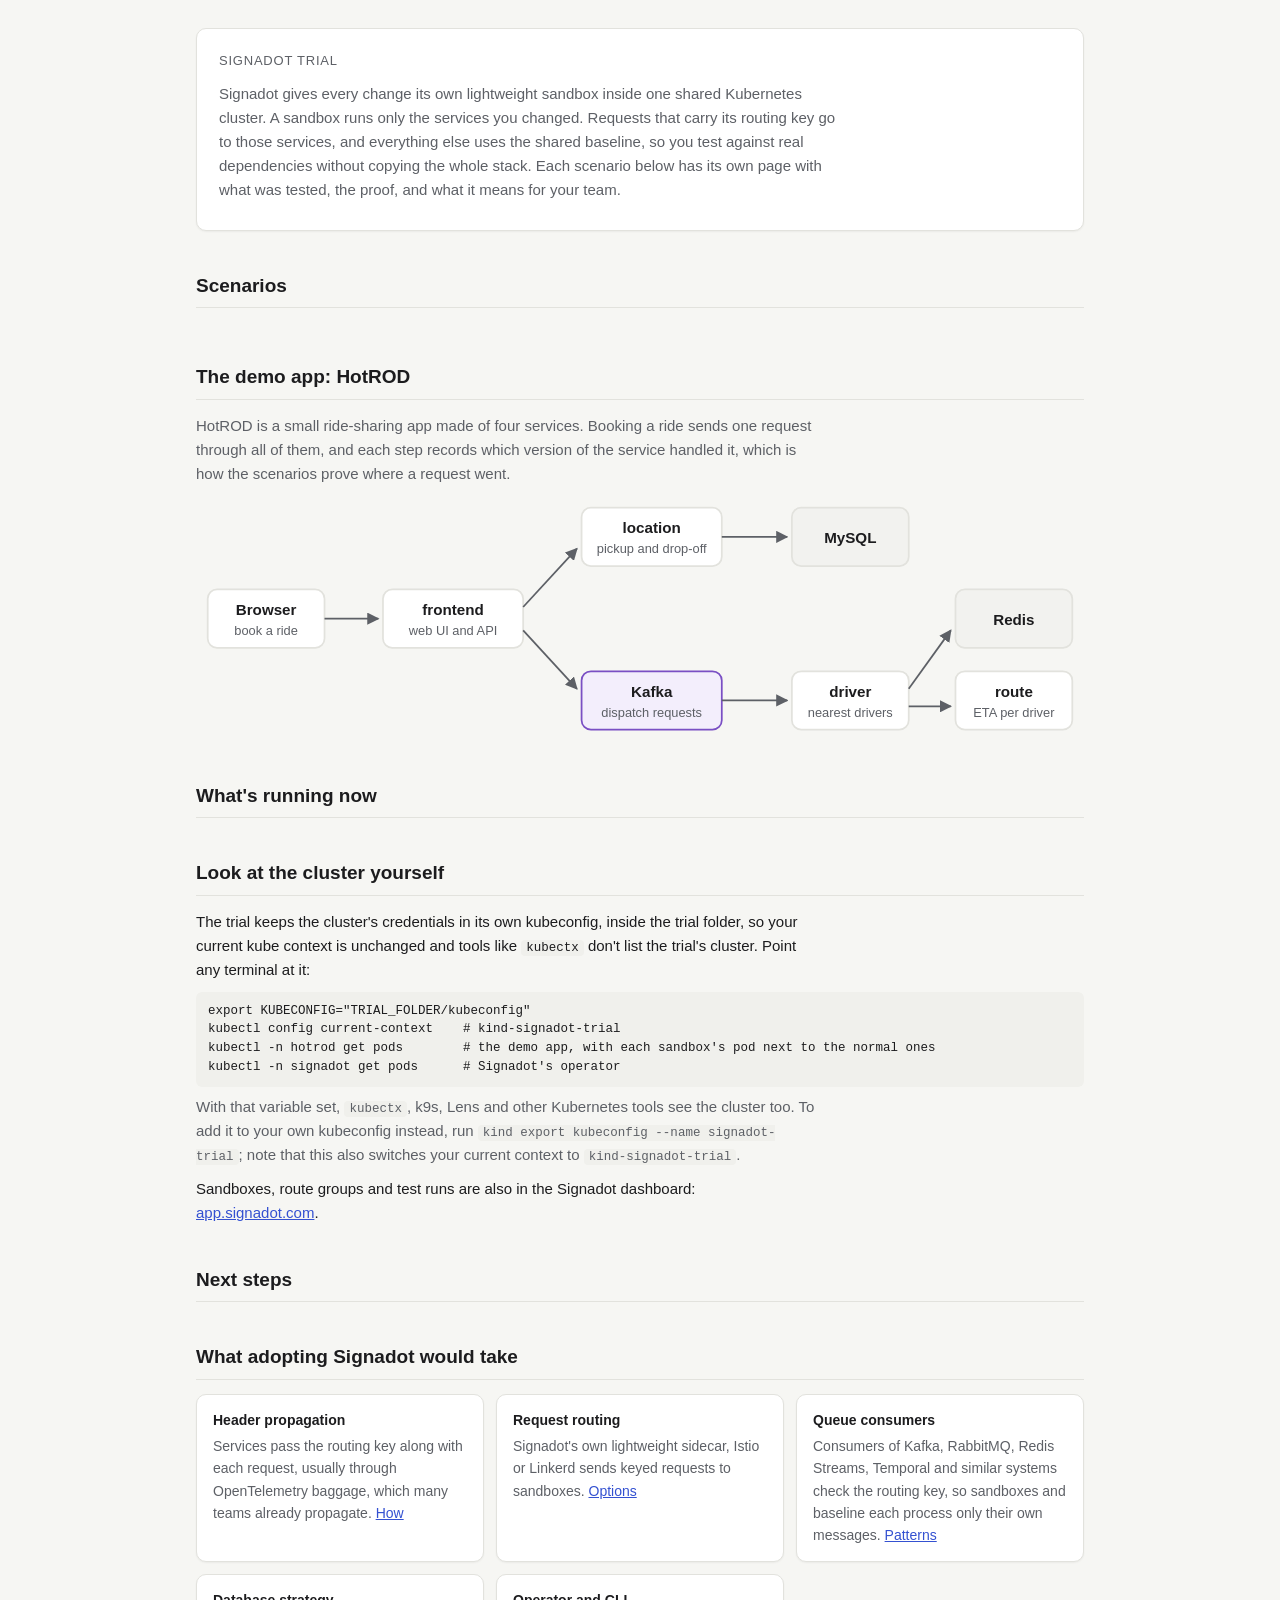
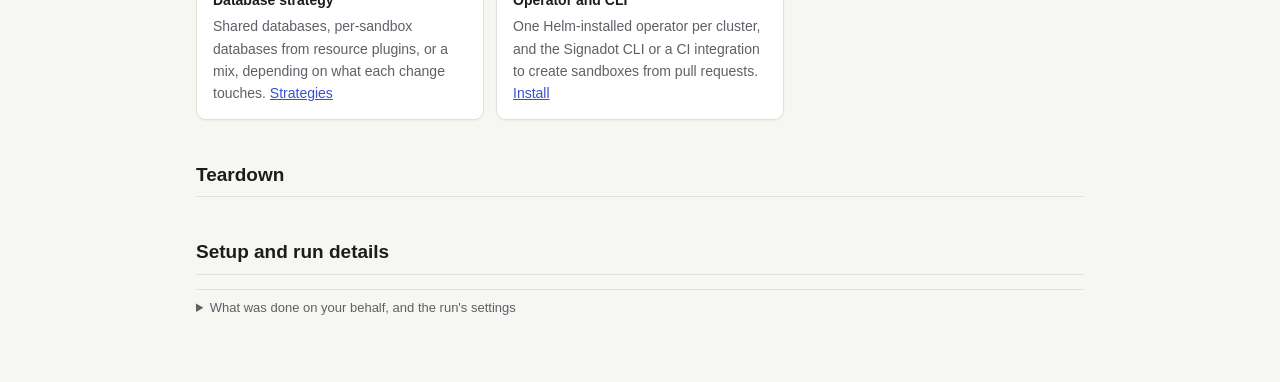
==== skills/signadot-trial/assets/report/index.html @ 96bbd939 "feat(signadot-trial): one scenario at a time, with a detailed page for each After setup, the trial r" ====
<!doctype html>
<html lang="en">
<head>
<meta charset="utf-8">
<meta name="viewport" content="width=device-width, initial-scale=1">
<title>Your Signadot trial</title>
<!--
  The overview page: links to one page per scenario (see references/finish/report.md). Rebuild it from this
  template after each scenario, so it's always current.
  - Replace TRIAL_FOLDER with the trial folder's full path. If the trial used an existing local cluster, name its
    context in that section and drop the sentence about kind.
  - Each slot is one comment that starts with FILL and a name, holding example markup. Replace the whole comment with
    real content in the same shape.
  - Copy the ROW block once per chosen scenario, in run order, and the NOT-PICKED block once per menu item the user
    didn't choose.
  - Escape <, > and & in anything copied from command output. No scripts, no external requests.
-->
<link rel="stylesheet" href="report.css">
</head>
<body>
<div class="wrap">
<header class="hero">
<p class="eyebrow">Signadot trial</p>
<h1><!-- FILL:title e.g. Your Signadot trial: 3 scenarios proven, 1 to go --></h1>
<!-- FILL:summary
  <p class="meta"><span class="pill passed">3 passed</span><span class="pill next">1 to go</span>
  <span>· org ORG · cluster CLUSTER · DATE</span></p>
-->
<p class="intro">Signadot gives every change its own lightweight sandbox inside one shared Kubernetes cluster. A
sandbox runs only the services you changed. Requests that carry its routing key go to those services, and everything
else uses the shared baseline, so you test against real dependencies without copying the whole stack. Each scenario
below has its own page with what was tested, the proof, and what it means for your team.</p>
</header>
<main>

<section id="scenarios">
<h2>Scenarios</h2>
<div class="scenarios">
<!-- FILL:scenarios  (one ROW per chosen scenario, in run order; then one NOT-PICKED per menu item not chosen) -->

<!-- ROW
<article class="row box">
  <span class="n">1</span>
  <div><h3><a href="isolated-change.html">Test one change in isolation</a></h3>
  <p>A new driver version ran in a sandbox; only rides with its routing key reached it. Proven in 48 s.</p></div>
  <span class="pill passed">passed</span>
</article>
  Status pills: "passed", "failed" (say what was seen), or "next" with the text "to go" for a chosen scenario that
  hasn't run yet (no link until its page exists).
/ROW -->

<!-- NOT-PICKED
<article class="row box not-picked">
  <span class="n">·</span>
  <div><h3>Kafka</h3><p>WHAT IT SHOWS, IN ONE SENTENCE. Ask your agent to add it.</p></div>
  <span class="pill not-run">not picked</span>
</article>
/NOT-PICKED -->
</div>
</section>

<section id="hotrod" class="diagram">
<h2>The demo app: HotROD</h2>
<p class="muted">HotROD is a small ride-sharing app made of four services. Booking a ride sends one request through
all of them, and each step records which version of the service handled it, which is how the scenarios prove where
a request went.</p>
<svg viewBox="0 0 760 210" role="img" aria-label="HotROD services: the browser calls frontend; frontend calls location (MySQL) and publishes a dispatch request to Kafka; driver consumes it, reads driver positions from Redis and asks route for an ETA per driver.">
  <defs><marker id="arr" viewBox="0 0 10 10" refX="9" refY="5" markerWidth="7" markerHeight="7" orient="auto-start-reverse"><path class="head" d="M0,0 L10,5 L0,10 z"/></marker></defs>
  <rect class="box" x="10" y="80" width="100" height="50" rx="8"/><text x="60" y="102" text-anchor="middle">Browser</text><text class="sub" x="60" y="119" text-anchor="middle">book a ride</text>
  <rect class="box" x="160" y="80" width="120" height="50" rx="8"/><text x="220" y="102" text-anchor="middle">frontend</text><text class="sub" x="220" y="119" text-anchor="middle">web UI and API</text>
  <rect class="box" x="330" y="10" width="120" height="50" rx="8"/><text x="390" y="32" text-anchor="middle">location</text><text class="sub" x="390" y="49" text-anchor="middle">pickup and drop-off</text>
  <rect class="store" x="510" y="10" width="100" height="50" rx="8"/><text x="560" y="40" text-anchor="middle">MySQL</text>
  <rect class="bus" x="330" y="150" width="120" height="50" rx="8"/><text x="390" y="172" text-anchor="middle">Kafka</text><text class="sub" x="390" y="189" text-anchor="middle">dispatch requests</text>
  <rect class="box" x="510" y="150" width="100" height="50" rx="8"/><text x="560" y="172" text-anchor="middle">driver</text><text class="sub" x="560" y="189" text-anchor="middle">nearest drivers</text>
  <rect class="store" x="650" y="80" width="100" height="50" rx="8"/><text x="700" y="110" text-anchor="middle">Redis</text>
  <rect class="box" x="650" y="150" width="100" height="50" rx="8"/><text x="700" y="172" text-anchor="middle">route</text><text class="sub" x="700" y="189" text-anchor="middle">ETA per driver</text>
  <path class="line" d="M110,105 H156" marker-end="url(#arr)"/>
  <path class="line" d="M280,95 L326,45" marker-end="url(#arr)"/>
  <path class="line" d="M450,35 H506" marker-end="url(#arr)"/>
  <path class="line" d="M280,115 L326,165" marker-end="url(#arr)"/>
  <path class="line" d="M450,175 H506" marker-end="url(#arr)"/>
  <path class="line" d="M610,165 L646,115" marker-end="url(#arr)"/>
  <path class="line" d="M610,180 H646" marker-end="url(#arr)"/>
</svg>
</section>

<section id="running">
<h2>What's running now</h2>
<!-- FILL:running
  <ul class="plain"><li>A local Kubernetes cluster, signadot-trial, with the demo app and Signadot</li>
  <li>Sandboxes: driver-plates, …</li><li>Preview link: <a href="…">…</a></li>
  <li>The connection from this computer to the cluster</li></ul>
  <p class="muted">Nothing expires on its own. Ask your agent to tear the trial down when you're done.</p>
-->
</section>

<section id="cluster">
<h2>Look at the cluster yourself</h2>
<p>The trial keeps the cluster's credentials in its own kubeconfig, inside the trial folder, so your current kube
context is unchanged and tools like <code>kubectx</code> don't list the trial's cluster. Point any terminal at it:</p>
<pre><code>export KUBECONFIG="TRIAL_FOLDER/kubeconfig"
kubectl config current-context    # kind-signadot-trial
kubectl -n hotrod get pods        # the demo app, with each sandbox's pod next to the normal ones
kubectl -n signadot get pods      # Signadot's operator</code></pre>
<p class="muted">With that variable set, <code>kubectx</code>, k9s, Lens and other Kubernetes tools see the cluster
too. To add it to your own kubeconfig instead, run <code>kind export kubeconfig --name signadot-trial</code>; note
that this also switches your current context to <code>kind-signadot-trial</code>.</p>
<p>Sandboxes, route groups and test runs are also in the Signadot dashboard:
<a href="https://app.signadot.com">app.signadot.com</a>.</p>
</section>

<section id="next">
<h2>Next steps</h2>
<!-- FILL:next-steps
  <div class="grid"><div class="tile"><h3>Use Signadot on your own services</h3><p>Install the agent skills: <code>npx skills add signadot/agent-skills</code></p></div>
  <div class="tile"><h3>Connect your coding agent</h3><p>Signadot MCP server: COMMAND (org ORG)</p></div>
  <div class="tile"><h3>Install Signadot in your cluster</h3><p><a href="https://www.signadot.com/docs/installation/signadot-operator">Operator install guide</a></p></div></div>
-->
</section>

<section id="adoption">
<h2>What adopting Signadot would take</h2>
<div class="grid">
<div class="tile"><h3>Header propagation</h3><p>Services pass the routing key along with each request, usually through
OpenTelemetry baggage, which many teams already propagate. <a href="https://www.signadot.com/docs/guides/set-up-context-propagation">How</a></p></div>
<div class="tile"><h3>Request routing</h3><p>Signadot's own lightweight sidecar, Istio or Linkerd sends keyed requests
to sandboxes. <a href="https://www.signadot.com/docs/guides/request-routing">Options</a></p></div>
<div class="tile"><h3>Queue consumers</h3><p>Consumers of Kafka, RabbitMQ, Redis Streams, Temporal and similar
systems check the routing key, so sandboxes and baseline each process only their own messages.
<a href="https://www.signadot.com/docs/guides/set-up-message-queue-isolation">Patterns</a></p></div>
<div class="tile"><h3>Database strategy</h3><p>Shared databases, per-sandbox databases from resource plugins, or a
mix, depending on what each change touches. <a href="https://www.signadot.com/docs/guides/set-up-data-isolation">Strategies</a></p></div>
<div class="tile"><h3>Operator and CLI</h3><p>One Helm-installed operator per cluster, and the Signadot CLI or a CI
integration to create sandboxes from pull requests.
<a href="https://www.signadot.com/docs/installation/signadot-operator">Install</a></p></div>
</div>
</section>

<section id="teardown">
<h2>Teardown</h2>
<!-- FILL:teardown
  <p>Ask your agent to "tear down the Signadot trial". It removes, in order: …</p>
  <h4>Left for you</h4><ul class="plain"><li>Remove the cluster registration in the dashboard (Settings → Clusters).</li><li>…</li></ul>
-->
</section>

<section id="setup">
<h2>Setup and run details</h2>
<details><summary>What was done on your behalf, and the run's settings</summary>
<!-- FILL:timeline
  <div class="table-wrap"><table><thead><tr><th>Step</th><th>Result</th><th>Time</th><th>Detail</th></tr></thead>
  <tbody><tr><td>Creating a local Kubernetes cluster</td><td><span class="pill ok">ok</span></td><td>95 s</td><td>kind cluster signadot-trial</td></tr></tbody></table></div>
  <h4>What you did</h4><ul class="plain"><li>…</li></ul>
  <h4>Fallbacks</h4><ul class="plain"><li>…</li></ul>  (leave out when empty)
-->
<!-- FILL:run-details
  <div class="table-wrap"><table><tbody><tr><th>Org</th><td>…</td></tr><tr><th>Cluster</th><td>…</td></tr>
  <tr><th>Service mesh</th><td>…</td></tr><tr><th>Connection</th><td>…</td></tr><tr><th>CLI</th><td>…</td></tr>
  <tr><th>Trial folder</th><td>…</td></tr><tr><th>Started</th><td>…</td></tr></tbody></table></div>
-->
</details>
</section>
</main>
</div>
</body>
</html>
---- skills/signadot-trial/assets/report/report.css ----
/* Shared by the Signadot trial's overview page (index.html) and its scenario pages. Copied next to them. */
:root {
  --bg: #f6f6f3; --surface: #ffffff; --text: #1c1c1e; --muted: #5d6066; --border: #e2e2dd;
  --accent: #3451d1; --code-bg: #f0f0ec;
  --ok: #17663f; --ok-bg: #e3f3ea; --fail: #a8261b; --fail-bg: #fbe9e7; --skip: #7a5d00; --skip-bg: #fbf1cf;
  --base: #5d6066; --base-bg: #f2f2ef; --sbx: #3451d1; --sbx-bg: #eef1fd; --msg: #7a4fc4; --msg-bg: #f3eefc;
  --radius: 10px; --shadow: 0 1px 2px rgba(0,0,0,.05);
  color-scheme: light dark;
}
@media (prefers-color-scheme: dark) {
  :root {
    --bg: #131416; --surface: #1c1d20; --text: #ececee; --muted: #a2a5ab; --border: #2e3034;
    --accent: #8fa2ff; --code-bg: #25272b;
    --ok: #6fd3a0; --ok-bg: #173527; --fail: #ff9a8f; --fail-bg: #3d1d1a; --skip: #f0cf6b; --skip-bg: #3a3116;
    --base: #a2a5ab; --base-bg: #232529; --sbx: #9fb0ff; --sbx-bg: #1f2540; --msg: #c7a8ff; --msg-bg: #2a2140;
    --shadow: none;
  }
}
* { box-sizing: border-box; }
html { -webkit-text-size-adjust: 100%; }
body { margin: 0; background: var(--bg); color: var(--text);
  font: 15px/1.6 -apple-system, BlinkMacSystemFont, "Segoe UI", Roboto, "Helvetica Neue", Arial, sans-serif; }
.wrap { max-width: 920px; margin: 0 auto; padding: 28px 16px 64px; }
a { color: var(--accent); overflow-wrap: anywhere; }
code, pre { font: 12.5px/1.5 ui-monospace, SFMono-Regular, Menlo, Consolas, monospace; }
code { background: var(--code-bg); padding: 1px 5px; border-radius: 4px; }
pre code { background: none; padding: 0; }
pre { background: var(--code-bg); border-radius: 6px; padding: 10px 12px; overflow-x: auto; white-space: pre-wrap;
  word-break: break-word; margin: 8px 0; }
h1 { font-size: 28px; line-height: 1.2; margin: 6px 0 10px; letter-spacing: -0.015em; }
h2 { font-size: 19px; margin: 40px 0 14px; padding-bottom: 6px; border-bottom: 1px solid var(--border); }
h3 { font-size: 16px; margin: 0; }
h4 { font-size: 12px; text-transform: uppercase; letter-spacing: .04em; margin: 0 0 4px; color: var(--muted); }
p { margin: 0 0 10px; max-width: 75ch; }
.eyebrow { margin: 0; color: var(--muted); font-size: 13px; text-transform: uppercase; letter-spacing: .06em; }
.eyebrow a { color: inherit; }
.hero, .card, .tile, .box { background: var(--surface); border: 1px solid var(--border); border-radius: var(--radius);
  box-shadow: var(--shadow); }
.hero { padding: 22px 22px 18px; }
.lead { font-size: 17px; line-height: 1.5; margin: 6px 0 4px; }
.meta { margin: 0 0 4px; display: flex; flex-wrap: wrap; gap: 6px 10px; align-items: center; color: var(--muted);
  font-size: 14px; }
.intro, .muted { color: var(--muted); }
.pill { display: inline-block; font-size: 12px; font-weight: 600; padding: 2px 9px; border-radius: 999px;
  white-space: nowrap; }
.pill.passed, .pill.ok { color: var(--ok); background: var(--ok-bg); }
.pill.failed { color: var(--fail); background: var(--fail-bg); }
.pill.not-run, .pill.skipped, .pill.next { color: var(--skip); background: var(--skip-bg); }

/* "What we tested": three labelled blocks. */
.tested { display: grid; grid-template-columns: repeat(3, 1fr); gap: 12px; }
.box { padding: 14px 16px; }
.box p { margin: 0; }
.step-n { display: inline-flex; width: 22px; height: 22px; border-radius: 50%; align-items: center;
  justify-content: center; background: var(--sbx-bg); color: var(--sbx); font-size: 12px; font-weight: 700;
  margin-right: 6px; }

/* App diagram. */
.diagram { margin-top: 16px; }
.diagram svg { width: 100%; height: auto; display: block; margin: 8px 0 4px; }
.diagram svg .box { fill: var(--surface); stroke: var(--border); stroke-width: 1.5; }
.diagram svg .box.changed { fill: var(--sbx-bg); stroke: var(--sbx); stroke-width: 2; }
.diagram svg .store { fill: var(--base-bg); stroke: var(--border); stroke-width: 1.5; }
.diagram svg .bus { fill: var(--msg-bg); stroke: var(--msg); stroke-width: 1.5; }
.diagram svg text { fill: var(--text); font: 600 13px -apple-system, BlinkMacSystemFont, "Segoe UI", Roboto, sans-serif; }
.diagram svg text.sub { fill: var(--muted); font-weight: 400; font-size: 11px; }
.diagram svg .line { stroke: var(--muted); stroke-width: 1.5; fill: none; }
.diagram svg .head { fill: var(--muted); }

/* Flow diagram: one row per request or message, sandbox hops highlighted. */
.flows { margin: 12px 0; display: grid; gap: 10px; }
.flow { display: flex; flex-wrap: wrap; align-items: center; gap: 6px; }
.flow .label { width: 120px; flex: none; font-size: 12px; color: var(--muted); text-transform: uppercase;
  letter-spacing: .04em; }
.hop { display: inline-flex; flex-direction: column; align-items: center; padding: 4px 10px; border-radius: 8px;
  border: 1px solid var(--border); background: var(--base-bg); font-size: 13px; line-height: 1.25; }
.hop small { font-size: 11px; color: var(--muted); }
.hop.sbx { background: var(--sbx-bg); border-color: var(--sbx); color: var(--sbx); font-weight: 600; }
.hop.sbx small { color: var(--sbx); font-weight: 500; }
.hop.local { border-style: dashed; }
.hop.msg { background: var(--msg-bg); border-color: var(--msg); color: var(--msg); }
.arrow { color: var(--muted); }
.legend { font-size: 12px; color: var(--muted); display: flex; gap: 14px; flex-wrap: wrap; }
.legend .hop { padding: 1px 8px; font-size: 11px; }

/* Result: without key vs with key. */
.compare { display: grid; grid-template-columns: 1fr 1fr; gap: 12px; margin: 0 0 12px; }
.side { border-radius: 8px; padding: 12px 14px; border-left: 3px solid; }
.side p { margin: 0; overflow-wrap: anywhere; }
.side .big { font-size: 20px; font-weight: 700; margin: 2px 0 4px; }
.side.base { background: var(--base-bg); border-color: var(--base); }
.side.sbx { background: var(--sbx-bg); border-color: var(--sbx); }
.side.sbx h4, .side.sbx .big { color: var(--sbx); }
.proof { margin: 8px 0; }
.proof strong { color: var(--text); }
figure { margin: 12px 0; }
figure img { max-width: 100%; border: 1px solid var(--border); border-radius: 6px; display: block; }
figcaption { font-size: 12px; color: var(--muted); margin-top: 4px; }

/* Value: numbers from the run, then without vs with Signadot. */
.stats { display: grid; grid-template-columns: repeat(3, 1fr); gap: 12px; margin: 0 0 16px; }
.stat { padding: 14px 16px; }
.stat .num { font-size: 26px; font-weight: 700; line-height: 1.1; color: var(--sbx); }
.stat p { margin: 4px 0 0; color: var(--muted); font-size: 14px; }
.vs th:nth-child(2), .vs td:nth-child(2) { color: var(--muted); }
.vs td:nth-child(3) { font-weight: 500; }
.why { margin: 14px 0 0; }

/* Tiles, tables, lists. */
.grid { display: grid; grid-template-columns: repeat(auto-fit, minmax(240px, 1fr)); gap: 12px; }
.tile { padding: 14px 16px; }
.tile h3 { font-size: 14px; margin-bottom: 4px; }
.tile p { margin: 0; color: var(--muted); font-size: 14px; overflow-wrap: anywhere; }
.table-wrap { overflow-x: auto; }
table { width: 100%; border-collapse: collapse; background: var(--surface); border: 1px solid var(--border);
  border-radius: var(--radius); }
th, td { text-align: left; padding: 9px 12px; border-bottom: 1px solid var(--border); vertical-align: top;
  font-size: 14px; }
th { color: var(--muted); font-weight: 600; font-size: 12px; text-transform: uppercase; letter-spacing: .04em; }
tr:last-child td { border-bottom: 0; }
ul.plain { margin: 6px 0 0; padding-left: 18px; }
ul.plain li { margin: 3px 0; }
details { margin: 12px 0 0; border-top: 1px solid var(--border); padding-top: 8px; }
summary { cursor: pointer; color: var(--muted); font-size: 13px; }

/* Overview page: one row per scenario. */
.scenarios { display: grid; gap: 10px; }
.row { display: grid; grid-template-columns: 28px 1fr auto; gap: 4px 12px; align-items: start; padding: 14px 16px; }
.row .n { color: var(--muted); font-variant-numeric: tabular-nums; padding-top: 1px; }
.row h3 a { text-decoration: none; }
.row p { margin: 2px 0 0; color: var(--muted); font-size: 14px; }
.row.not-picked { opacity: .75; padding: 10px 16px; }
.foot-nav { margin-top: 36px; display: flex; justify-content: space-between; gap: 12px; flex-wrap: wrap;
  font-size: 14px; }

@media (max-width: 680px) {
  .tested, .stats, .compare { grid-template-columns: 1fr; }
  .flow .label { width: 100%; }
  .row { grid-template-columns: 22px 1fr; }
  .row .pill { grid-column: 2; justify-self: start; }
  h1 { font-size: 23px; }
}
@media print {
  body { background: #fff; color: #000; font-size: 12px; }
  .wrap { max-width: none; padding: 0; }
  .hero, .card, .tile, .box, table { box-shadow: none; border-color: #ccc; }
  details > summary { display: none; }
  a { color: #000; }
  h2 { break-after: avoid; }
  .box, .stat, .row, .side { break-inside: avoid; }
}
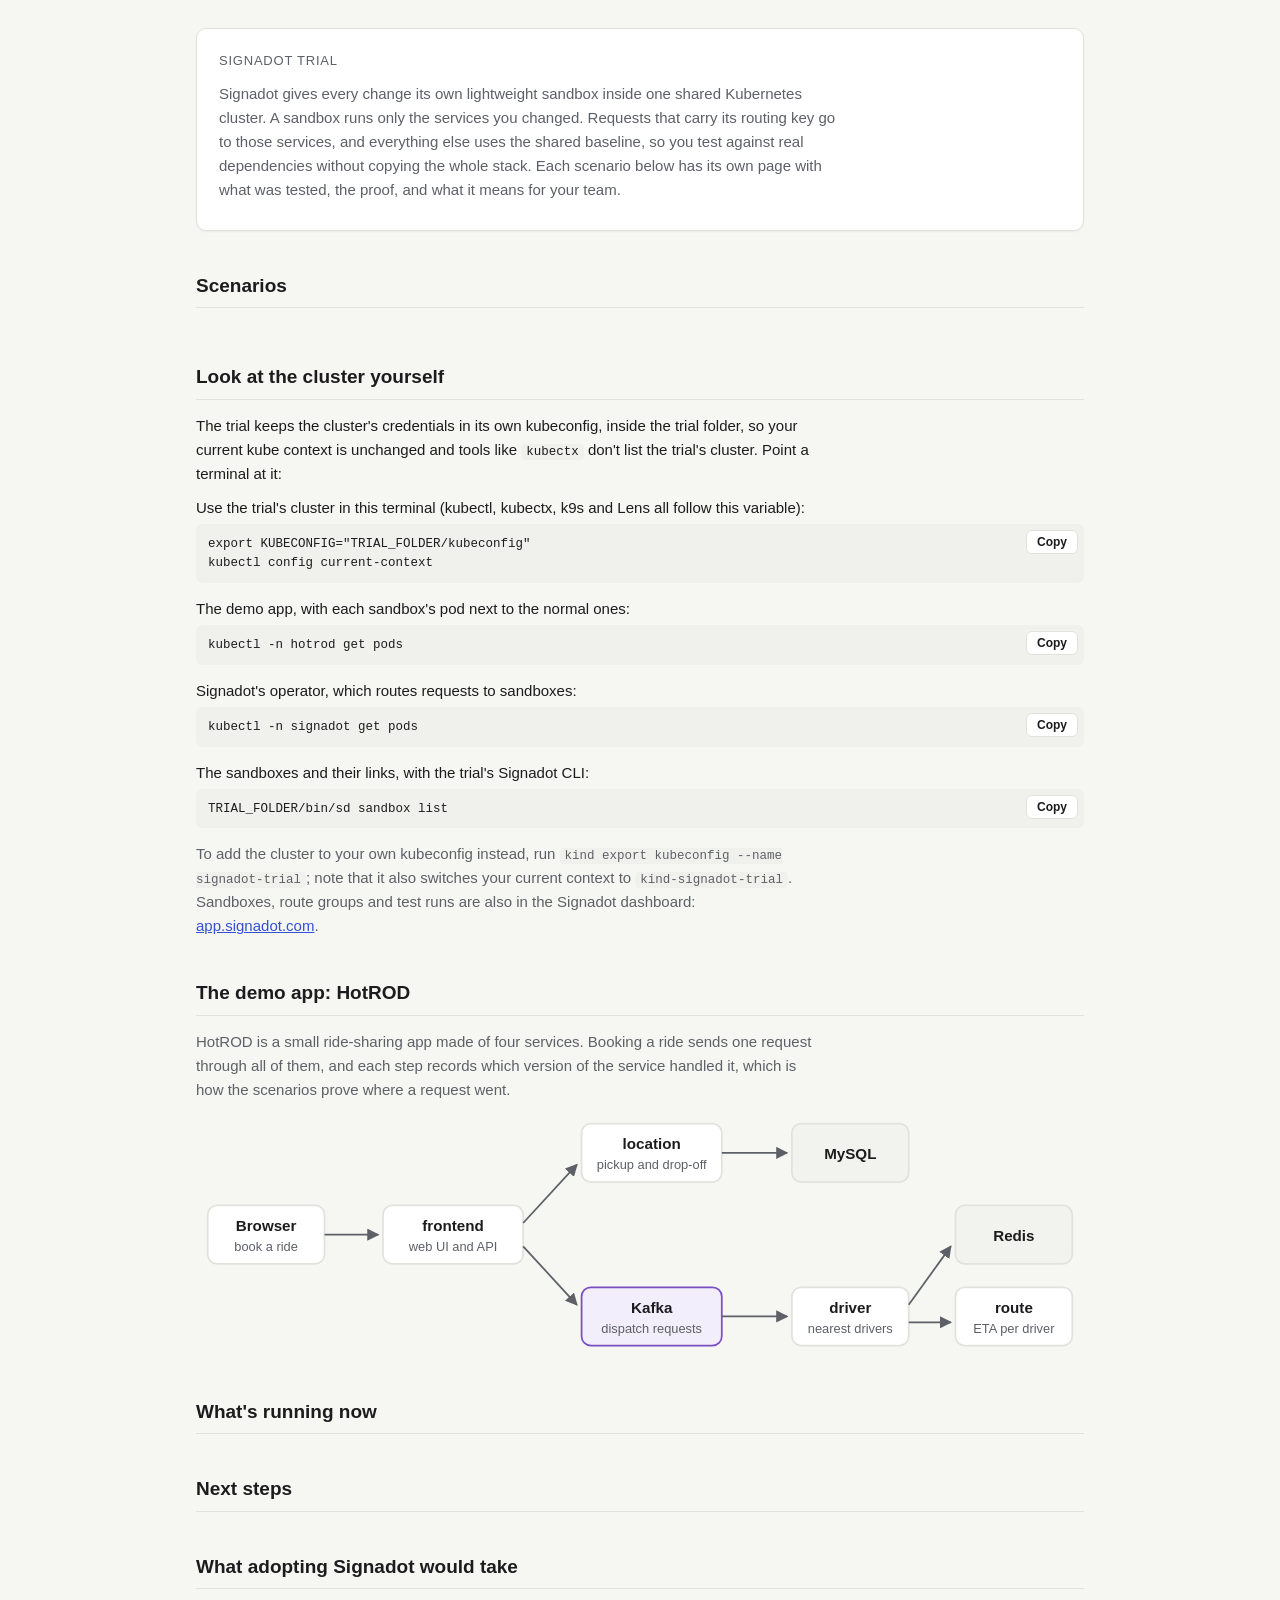
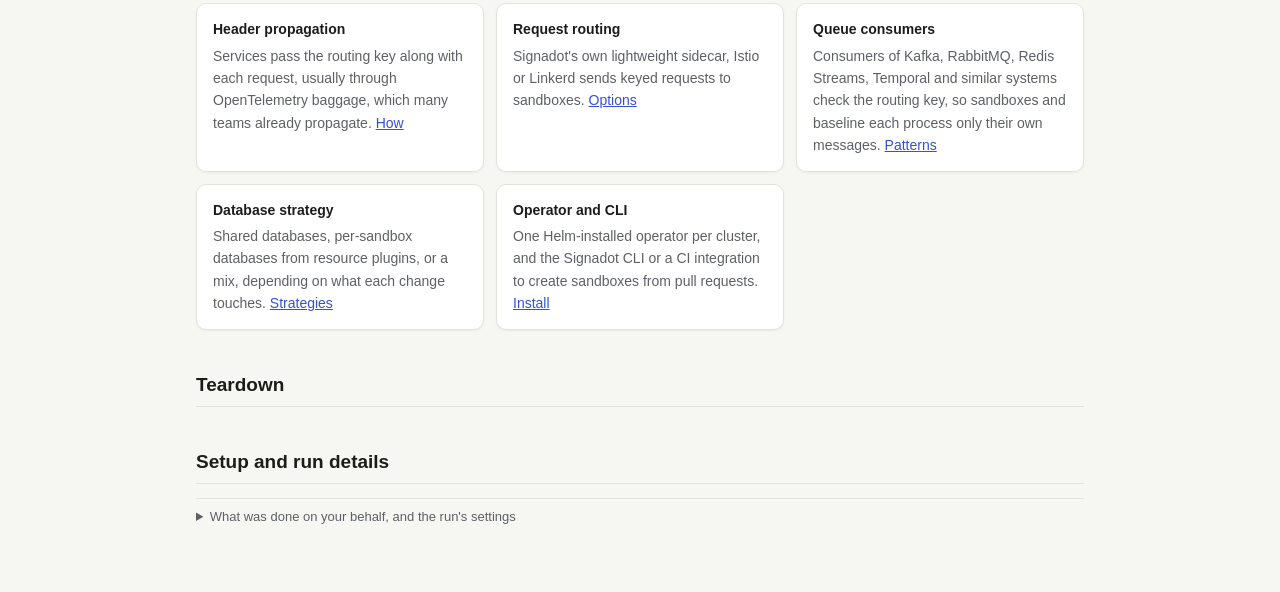
==== commit a3c2285a: "feat(signadot-trial): app links at the top of each page, and commands with copy buttons Each report " ====
--- a/skills/signadot-trial/assets/report/index.html
+++ b/skills/signadot-trial/assets/report/index.html
@@ -13,9 +13,11 @@
     real content in the same shape.
   - Copy the ROW block once per chosen scenario, in run order, and the NOT-PICKED block once per menu item the user
     didn't choose.
-  - Escape <, > and & in anything copied from command output. No scripts, no external requests.
+  - Every command goes in its own <div class="cmd"> block, ready to paste: full paths, no placeholders.
+  - Escape <, > and & in anything copied from command output. Nothing loads from the network.
 -->
 <link rel="stylesheet" href="report.css">
+<script src="report.js" defer></script>
 </head>
 <body>
 <div class="wrap">
@@ -31,6 +33,26 @@
 else uses the shared baseline, so you test against real dependencies without copying the whole stack. Each scenario
 below has its own page with what was tested, the proof, and what it means for your team.</p>
 </header>
+
+<!-- FILL:urls
+<section class="urls">
+<h2>Open the demo app</h2>
+<p>Open these in the browser where you're signed in to Signadot. The baseline is the normal app; each sandbox link
+adds that sandbox's routing key to every request, so you see the changed version.</p>
+<div class="url-pair">
+  <div class="url base"><h4>Baseline: the normal app</h4>
+    <p class="link"><a href="https://frontend--hotrod-baseline.preview.signadot.com">https://frontend--hotrod-baseline.preview.signadot.com</a></p>
+    <p>No sandbox is attached, so every request uses the shared, unchanged services.</p></div>
+  <div class="url sbx"><h4>Your sandboxes</h4>
+    <p class="link"><a href="https://frontend--driver-plates.preview.signadot.com">https://frontend--driver-plates.preview.signadot.com</a></p>
+    <p>Test one change in isolation: plates start with SD-.</p>
+    <p class="link"><a href="https://frontend--hotrod-plates.preview.signadot.com">https://frontend--hotrod-plates.preview.signadot.com</a></p>
+    <p>Test a change that spans two services: plates start with SD- and are highlighted.</p></div>
+</div>
+<p class="note">These are Signadot preview links: they go through Signadot's servers to the app in your cluster, and
+work for anyone signed in to your Signadot org.</p>
+</section>
+-->
 <main>
 
 <section id="scenarios">
@@ -57,6 +79,25 @@
 </article>
 /NOT-PICKED -->
 </div>
+</section>
+
+<section id="cluster">
+<h2>Look at the cluster yourself</h2>
+<p>The trial keeps the cluster's credentials in its own kubeconfig, inside the trial folder, so your current kube
+context is unchanged and tools like <code>kubectx</code> don't list the trial's cluster. Point a terminal at it:</p>
+<div class="cmd"><p>Use the trial's cluster in this terminal (kubectl, kubectx, k9s and Lens all follow this variable):</p>
+<pre><code>export KUBECONFIG="TRIAL_FOLDER/kubeconfig"
+kubectl config current-context</code></pre></div>
+<div class="cmd"><p>The demo app, with each sandbox's pod next to the normal ones:</p>
+<pre><code>kubectl -n hotrod get pods</code></pre></div>
+<div class="cmd"><p>Signadot's operator, which routes requests to sandboxes:</p>
+<pre><code>kubectl -n signadot get pods</code></pre></div>
+<div class="cmd"><p>The sandboxes and their links, with the trial's Signadot CLI:</p>
+<pre><code>TRIAL_FOLDER/bin/sd sandbox list</code></pre></div>
+<p class="muted">To add the cluster to your own kubeconfig instead, run <code>kind export kubeconfig --name
+signadot-trial</code>; note that it also switches your current context to <code>kind-signadot-trial</code>.
+Sandboxes, route groups and test runs are also in the Signadot dashboard:
+<a href="https://app.signadot.com">app.signadot.com</a>.</p>
 </section>
 
 <section id="hotrod" class="diagram">
@@ -94,20 +135,6 @@
 -->
 </section>
 
-<section id="cluster">
-<h2>Look at the cluster yourself</h2>
-<p>The trial keeps the cluster's credentials in its own kubeconfig, inside the trial folder, so your current kube
-context is unchanged and tools like <code>kubectx</code> don't list the trial's cluster. Point any terminal at it:</p>
-<pre><code>export KUBECONFIG="TRIAL_FOLDER/kubeconfig"
-kubectl config current-context    # kind-signadot-trial
-kubectl -n hotrod get pods        # the demo app, with each sandbox's pod next to the normal ones
-kubectl -n signadot get pods      # Signadot's operator</code></pre>
-<p class="muted">With that variable set, <code>kubectx</code>, k9s, Lens and other Kubernetes tools see the cluster
-too. To add it to your own kubeconfig instead, run <code>kind export kubeconfig --name signadot-trial</code>; note
-that this also switches your current context to <code>kind-signadot-trial</code>.</p>
-<p>Sandboxes, route groups and test runs are also in the Signadot dashboard:
-<a href="https://app.signadot.com">app.signadot.com</a>.</p>
-</section>
 
 <section id="next">
 <h2>Next steps</h2>
--- a/skills/signadot-trial/assets/report/report.css
+++ b/skills/signadot-trial/assets/report/report.css
@@ -149,3 +149,30 @@
   h2 { break-after: avoid; }
   .box, .stat, .row, .side { break-inside: avoid; }
 }
+
+/* "Open the demo app": the two links, highlighted at the top of every page. */
+.urls { margin: 16px 0 0; padding: 18px 20px; border: 2px solid var(--sbx); border-radius: var(--radius);
+  background: var(--surface); box-shadow: var(--shadow); }
+.urls h2 { margin: 0 0 6px; padding: 0; border: 0; font-size: 18px; }
+.urls > p { margin: 0 0 12px; }
+.url-pair { display: grid; grid-template-columns: 1fr 1fr; gap: 12px; }
+.url { border-radius: 8px; padding: 12px 14px; border-left: 3px solid; }
+.url.base { background: var(--base-bg); border-color: var(--base); }
+.url.sbx { background: var(--sbx-bg); border-color: var(--sbx); }
+.url.sbx h4 { color: var(--sbx); }
+.url .link { margin: 4px 0 6px; font: 600 14px/1.4 ui-monospace, SFMono-Regular, Menlo, Consolas, monospace; }
+.url p { margin: 0; font-size: 14px; }
+.url p + .link { margin-top: 12px; }
+.urls .note { margin: 12px 0 0; font-size: 13px; color: var(--muted); }
+
+/* Commands to copy into a terminal. report.js adds the Copy button; without it they stay selectable. */
+.cmd { margin: 0 0 14px; }
+.cmd > p { margin: 0 0 4px; }
+.cmd pre { position: relative; margin: 0; padding: 10px 76px 10px 12px; font-size: 13px; }
+.copy { position: absolute; top: 6px; right: 6px; font: 600 12px -apple-system, BlinkMacSystemFont, "Segoe UI",
+  Roboto, sans-serif; padding: 4px 10px; border-radius: 6px; border: 1px solid var(--border);
+  background: var(--surface); color: var(--text); cursor: pointer; }
+.copy:hover { border-color: var(--accent); color: var(--accent); }
+
+@media (max-width: 680px) { .url-pair { grid-template-columns: 1fr; } }
+@media print { .copy { display: none; } .urls { border-width: 1px; } }
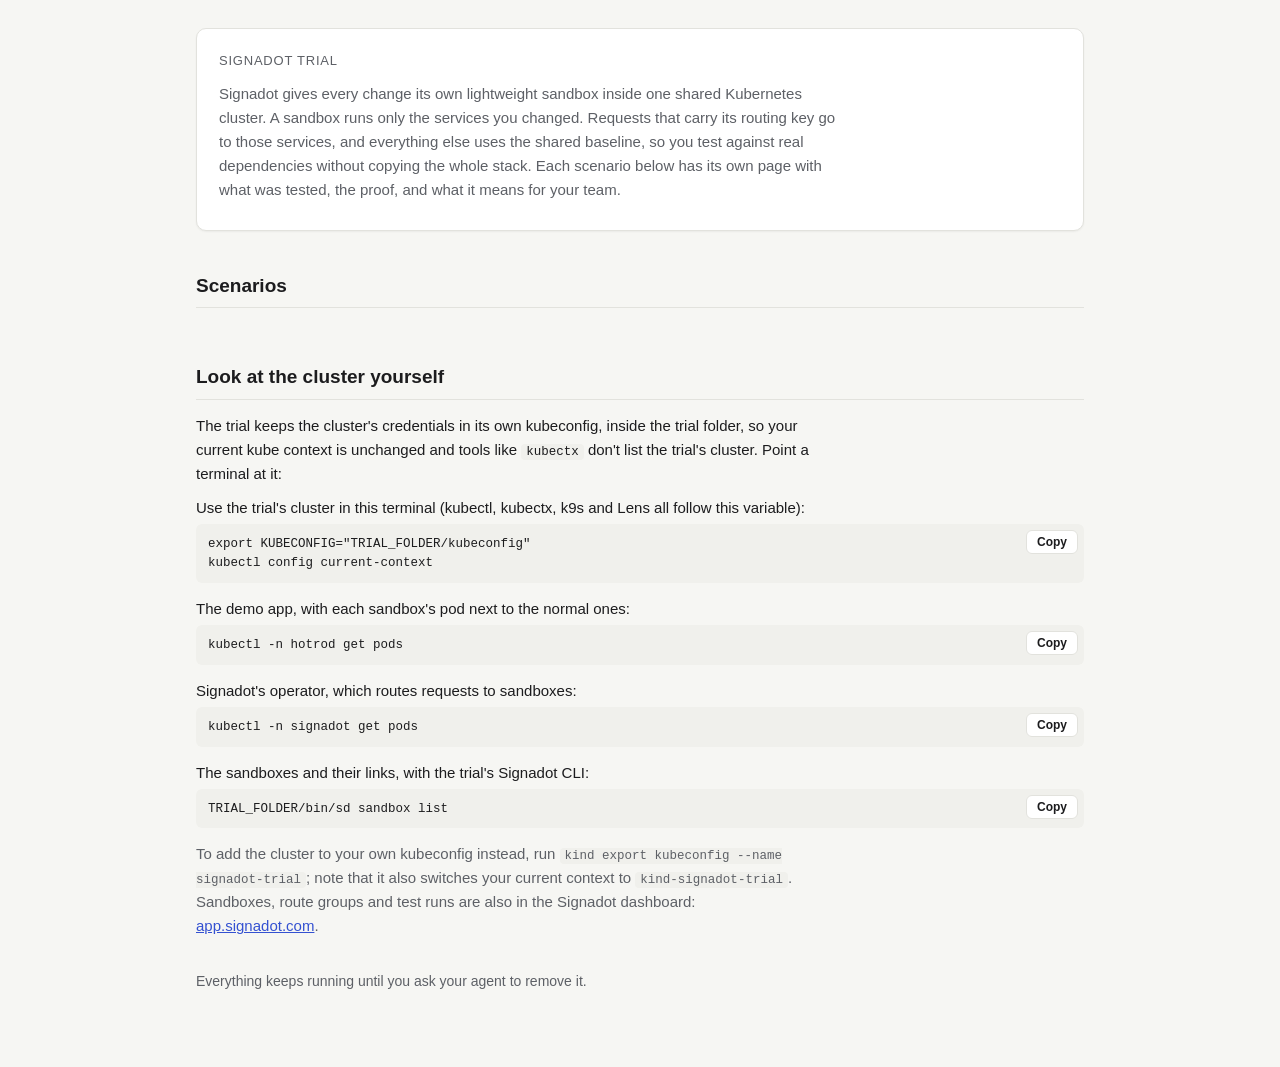
==== commit 278e941a: "feat(signadot-trial): start with the basics, offer more after, and a simpler overview The first mess" ====
--- a/skills/signadot-trial/assets/report/index.html
+++ b/skills/signadot-trial/assets/report/index.html
@@ -11,8 +11,8 @@
     context in that section and drop the sentence about kind.
   - Each slot is one comment that starts with FILL and a name, holding example markup. Replace the whole comment with
     real content in the same shape.
-  - Copy the ROW block once per chosen scenario, in run order, and the NOT-PICKED block once per menu item the user
-    didn't choose.
+  - Copy the ROW block once per scenario that ran or is to go, in run order, then the MORE line if anything is left
+    to try. Keep this page short: the detail is on each scenario's page.
   - Every command goes in its own <div class="cmd"> block, ready to paste: full paths, no placeholders.
   - Escape <, > and & in anything copied from command output. Nothing loads from the network.
 -->
@@ -58,7 +58,7 @@
 <section id="scenarios">
 <h2>Scenarios</h2>
 <div class="scenarios">
-<!-- FILL:scenarios  (one ROW per chosen scenario, in run order; then one NOT-PICKED per menu item not chosen) -->
+<!-- FILL:scenarios  (one ROW per scenario that ran or is to go, in run order; then the MORE line) -->
 
 <!-- ROW
 <article class="row box">
@@ -71,14 +71,11 @@
   hasn't run yet (no link until its page exists).
 /ROW -->
 
-<!-- NOT-PICKED
-<article class="row box not-picked">
-  <span class="n">·</span>
-  <div><h3>Kafka</h3><p>WHAT IT SHOWS, IN ONE SENTENCE. Ask your agent to add it.</p></div>
-  <span class="pill not-run">not picked</span>
-</article>
-/NOT-PICKED -->
 </div>
+<!-- MORE  (only while something is left to try; name what's left, in the menu's words)
+<p class="muted more">Not tried yet: service meshes, message queues and workflows, and automated tests. Ask your
+agent to run any of them.</p>
+/MORE -->
 </section>
 
 <section id="cluster">
@@ -100,93 +97,7 @@
 <a href="https://app.signadot.com">app.signadot.com</a>.</p>
 </section>
 
-<section id="hotrod" class="diagram">
-<h2>The demo app: HotROD</h2>
-<p class="muted">HotROD is a small ride-sharing app made of four services. Booking a ride sends one request through
-all of them, and each step records which version of the service handled it, which is how the scenarios prove where
-a request went.</p>
-<svg viewBox="0 0 760 210" role="img" aria-label="HotROD services: the browser calls frontend; frontend calls location (MySQL) and publishes a dispatch request to Kafka; driver consumes it, reads driver positions from Redis and asks route for an ETA per driver.">
-  <defs><marker id="arr" viewBox="0 0 10 10" refX="9" refY="5" markerWidth="7" markerHeight="7" orient="auto-start-reverse"><path class="head" d="M0,0 L10,5 L0,10 z"/></marker></defs>
-  <rect class="box" x="10" y="80" width="100" height="50" rx="8"/><text x="60" y="102" text-anchor="middle">Browser</text><text class="sub" x="60" y="119" text-anchor="middle">book a ride</text>
-  <rect class="box" x="160" y="80" width="120" height="50" rx="8"/><text x="220" y="102" text-anchor="middle">frontend</text><text class="sub" x="220" y="119" text-anchor="middle">web UI and API</text>
-  <rect class="box" x="330" y="10" width="120" height="50" rx="8"/><text x="390" y="32" text-anchor="middle">location</text><text class="sub" x="390" y="49" text-anchor="middle">pickup and drop-off</text>
-  <rect class="store" x="510" y="10" width="100" height="50" rx="8"/><text x="560" y="40" text-anchor="middle">MySQL</text>
-  <rect class="bus" x="330" y="150" width="120" height="50" rx="8"/><text x="390" y="172" text-anchor="middle">Kafka</text><text class="sub" x="390" y="189" text-anchor="middle">dispatch requests</text>
-  <rect class="box" x="510" y="150" width="100" height="50" rx="8"/><text x="560" y="172" text-anchor="middle">driver</text><text class="sub" x="560" y="189" text-anchor="middle">nearest drivers</text>
-  <rect class="store" x="650" y="80" width="100" height="50" rx="8"/><text x="700" y="110" text-anchor="middle">Redis</text>
-  <rect class="box" x="650" y="150" width="100" height="50" rx="8"/><text x="700" y="172" text-anchor="middle">route</text><text class="sub" x="700" y="189" text-anchor="middle">ETA per driver</text>
-  <path class="line" d="M110,105 H156" marker-end="url(#arr)"/>
-  <path class="line" d="M280,95 L326,45" marker-end="url(#arr)"/>
-  <path class="line" d="M450,35 H506" marker-end="url(#arr)"/>
-  <path class="line" d="M280,115 L326,165" marker-end="url(#arr)"/>
-  <path class="line" d="M450,175 H506" marker-end="url(#arr)"/>
-  <path class="line" d="M610,165 L646,115" marker-end="url(#arr)"/>
-  <path class="line" d="M610,180 H646" marker-end="url(#arr)"/>
-</svg>
-</section>
-
-<section id="running">
-<h2>What's running now</h2>
-<!-- FILL:running
-  <ul class="plain"><li>A local Kubernetes cluster, signadot-trial, with the demo app and Signadot</li>
-  <li>Sandboxes: driver-plates, …</li><li>Preview link: <a href="…">…</a></li>
-  <li>The connection from this computer to the cluster</li></ul>
-  <p class="muted">Nothing expires on its own. Ask your agent to tear the trial down when you're done.</p>
--->
-</section>
-
-
-<section id="next">
-<h2>Next steps</h2>
-<!-- FILL:next-steps
-  <div class="grid"><div class="tile"><h3>Use Signadot on your own services</h3><p>Install the agent skills: <code>npx skills add signadot/agent-skills</code></p></div>
-  <div class="tile"><h3>Connect your coding agent</h3><p>Signadot MCP server: COMMAND (org ORG)</p></div>
-  <div class="tile"><h3>Install Signadot in your cluster</h3><p><a href="https://www.signadot.com/docs/installation/signadot-operator">Operator install guide</a></p></div></div>
--->
-</section>
-
-<section id="adoption">
-<h2>What adopting Signadot would take</h2>
-<div class="grid">
-<div class="tile"><h3>Header propagation</h3><p>Services pass the routing key along with each request, usually through
-OpenTelemetry baggage, which many teams already propagate. <a href="https://www.signadot.com/docs/guides/set-up-context-propagation">How</a></p></div>
-<div class="tile"><h3>Request routing</h3><p>Signadot's own lightweight sidecar, Istio or Linkerd sends keyed requests
-to sandboxes. <a href="https://www.signadot.com/docs/guides/request-routing">Options</a></p></div>
-<div class="tile"><h3>Queue consumers</h3><p>Consumers of Kafka, RabbitMQ, Redis Streams, Temporal and similar
-systems check the routing key, so sandboxes and baseline each process only their own messages.
-<a href="https://www.signadot.com/docs/guides/set-up-message-queue-isolation">Patterns</a></p></div>
-<div class="tile"><h3>Database strategy</h3><p>Shared databases, per-sandbox databases from resource plugins, or a
-mix, depending on what each change touches. <a href="https://www.signadot.com/docs/guides/set-up-data-isolation">Strategies</a></p></div>
-<div class="tile"><h3>Operator and CLI</h3><p>One Helm-installed operator per cluster, and the Signadot CLI or a CI
-integration to create sandboxes from pull requests.
-<a href="https://www.signadot.com/docs/installation/signadot-operator">Install</a></p></div>
-</div>
-</section>
-
-<section id="teardown">
-<h2>Teardown</h2>
-<!-- FILL:teardown
-  <p>Ask your agent to "tear down the Signadot trial". It removes, in order: …</p>
-  <h4>Left for you</h4><ul class="plain"><li>Remove the cluster registration in the dashboard (Settings → Clusters).</li><li>…</li></ul>
--->
-</section>
-
-<section id="setup">
-<h2>Setup and run details</h2>
-<details><summary>What was done on your behalf, and the run's settings</summary>
-<!-- FILL:timeline
-  <div class="table-wrap"><table><thead><tr><th>Step</th><th>Result</th><th>Time</th><th>Detail</th></tr></thead>
-  <tbody><tr><td>Creating a local Kubernetes cluster</td><td><span class="pill ok">ok</span></td><td>95 s</td><td>kind cluster signadot-trial</td></tr></tbody></table></div>
-  <h4>What you did</h4><ul class="plain"><li>…</li></ul>
-  <h4>Fallbacks</h4><ul class="plain"><li>…</li></ul>  (leave out when empty)
--->
-<!-- FILL:run-details
-  <div class="table-wrap"><table><tbody><tr><th>Org</th><td>…</td></tr><tr><th>Cluster</th><td>…</td></tr>
-  <tr><th>Service mesh</th><td>…</td></tr><tr><th>Connection</th><td>…</td></tr><tr><th>CLI</th><td>…</td></tr>
-  <tr><th>Trial folder</th><td>…</td></tr><tr><th>Started</th><td>…</td></tr></tbody></table></div>
--->
-</details>
-</section>
+<p class="muted foot-note">Everything keeps running until you ask your agent to remove it.</p>
 </main>
 </div>
 </body>
--- a/skills/signadot-trial/assets/report/report.css
+++ b/skills/signadot-trial/assets/report/report.css
@@ -176,3 +176,5 @@
 
 @media (max-width: 680px) { .url-pair { grid-template-columns: 1fr; } }
 @media print { .copy { display: none; } .urls { border-width: 1px; } }
+.foot-note { margin-top: 32px; font-size: 14px; }
+.more { margin: 12px 0 0; }
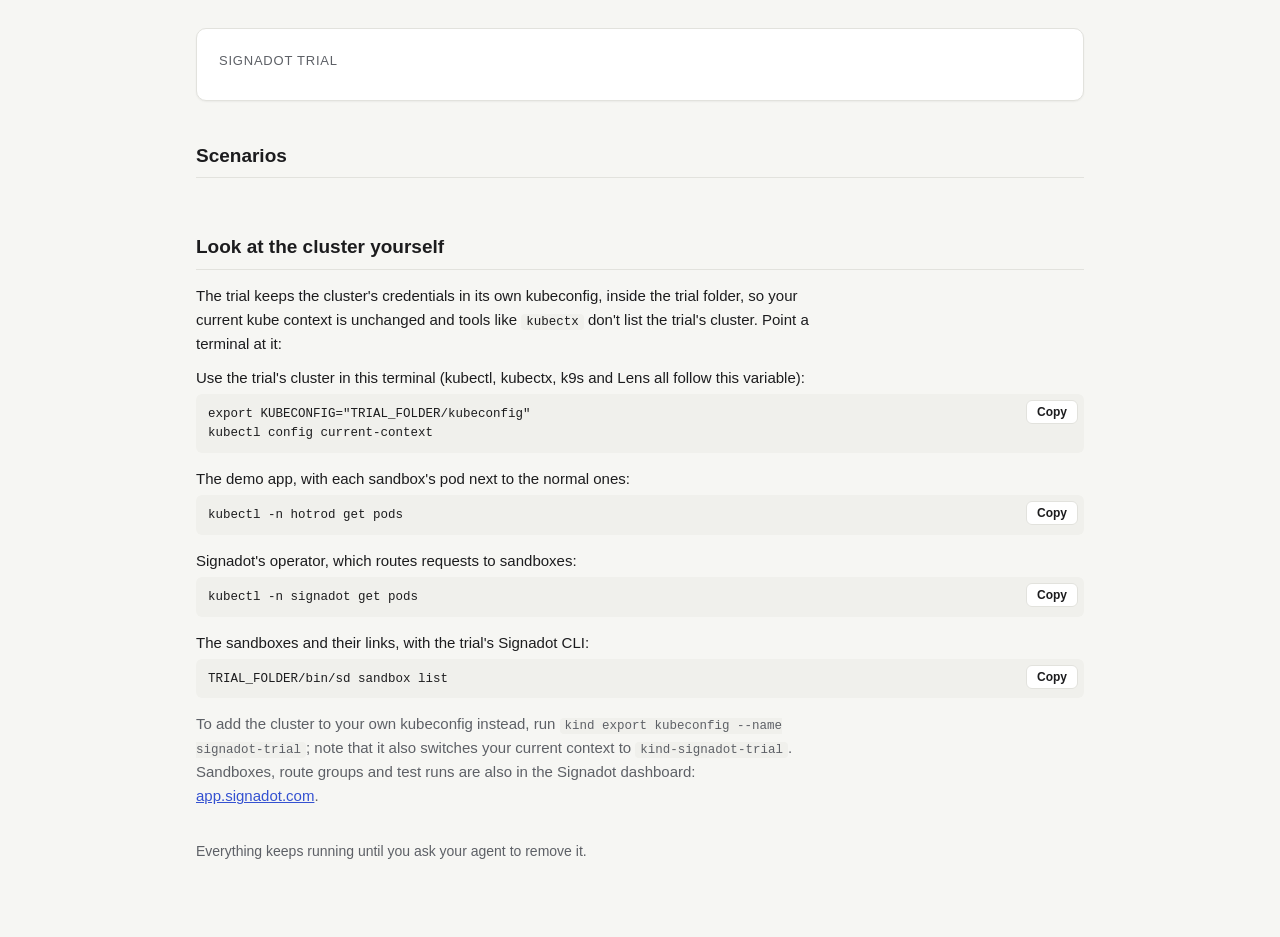
==== commit 65279047: "feat(signadot-trial): clearer account steps, open questions, pace choice, fit verdict From a second " ====
--- a/skills/signadot-trial/assets/report/index.html
+++ b/skills/signadot-trial/assets/report/index.html
@@ -5,8 +5,8 @@
 <meta name="viewport" content="width=device-width, initial-scale=1">
 <title>Your Signadot trial</title>
 <!--
-  The overview page: links to one page per scenario (see references/finish/report.md). Rebuild it from this
-  template after each scenario, so it's always current.
+  The overview page (see references/finish/report.md): what the trial did, whether Signadot is a good fit, one row
+  per scenario, and the demo app's links. Rebuild it from this template after each scenario, so it's always current.
   - Replace TRIAL_FOLDER with the trial folder's full path. If the trial used an existing local cluster, name its
     context in that section and drop the sentence about kind.
   - Each slot is one comment that starts with FILL and a name, holding example markup. Replace the whole comment with
@@ -28,29 +28,41 @@
   <p class="meta"><span class="pill passed">3 passed</span><span class="pill next">1 to go</span>
   <span>· org ORG · cluster CLUSTER · DATE</span></p>
 -->
-<p class="intro">Signadot gives every change its own lightweight sandbox inside one shared Kubernetes cluster. A
-sandbox runs only the services you changed. Requests that carry its routing key go to those services, and everything
-else uses the shared baseline, so you test against real dependencies without copying the whole stack. Each scenario
-below has its own page with what was tested, the proof, and what it means for your team.</p>
+<!-- FILL:overview  (2 or 3 sentences: what the trial set up and ran, and what it showed; see report.md)
+<p class="intro">This trial set up HotROD, a small ride-booking app, in a Kubernetes cluster on your computer with
+Signadot installed, and ran 3 scenarios. They showed that a sandbox runs only the services you change, next to the
+shared app; that a routing key on a request decides which version handles it, over HTTP and through Kafka; and that
+two changes can be previewed together through one link.</p>
+-->
 </header>
 
-<!-- FILL:urls
-<section class="urls">
-<h2>Open the demo app</h2>
-<p>Open these in the browser where you're signed in to Signadot. The baseline is the normal app; each sandbox link
-adds that sandbox's routing key to every request, so you see the changed version.</p>
-<div class="url-pair">
-  <div class="url base"><h4>Baseline: the normal app</h4>
-    <p class="link"><a href="https://frontend--hotrod-baseline.preview.signadot.com">https://frontend--hotrod-baseline.preview.signadot.com</a></p>
-    <p>No sandbox is attached, so every request uses the shared, unchanged services.</p></div>
-  <div class="url sbx"><h4>Your sandboxes</h4>
-    <p class="link"><a href="https://frontend--driver-plates.preview.signadot.com">https://frontend--driver-plates.preview.signadot.com</a></p>
-    <p>Test one change in isolation: plates start with SD-.</p>
-    <p class="link"><a href="https://frontend--hotrod-plates.preview.signadot.com">https://frontend--hotrod-plates.preview.signadot.com</a></p>
-    <p>Test a change that spans two services: plates start with SD- and are highlighted.</p></div>
-</div>
-<p class="note">These are Signadot preview links: they go through Signadot's servers to the app in your cluster, and
-work for anyone signed in to your Signadot org.</p>
+<!-- FILL:fit  (keep one of the two versions below; see report.md, "The overview page")
+<section id="fit" class="fit">
+<h2>Is Signadot a good fit?</h2>
+<div class="verdict partial"><span class="verdict-word">Partially</span>
+<p>Signadot covers your Kubernetes services on Istio, and your HTTP, gRPC and Kafka traffic, today. Two things need
+work: OpenTelemetry in the services that don't have it yet, and your SQS consumers.</p></div>
+<p><a class="btn" href="fit.html">See the full fit analysis</a></p>
+</section>
+
+<section id="fit" class="fit">
+<h2>Is Signadot a good fit?</h2>
+<p>Signadot is likely a good fit if these describe your team:</p>
+<ul class="checklist">
+<li><strong>Your services run on Kubernetes:</strong> EKS, GKE, OpenShift or your own clusters. Sandboxes run inside
+your cluster; there's no hosted option. <a href="https://www.signadot.com/docs/installation/signadot-operator">Install</a></li>
+<li><strong>They talk over HTTP or gRPC, or through a queue or workflow engine Signadot supports:</strong> Kafka,
+RabbitMQ, SQS and SNS, Google Pub/Sub, Redis Streams, Temporal or Sidekiq.
+<a href="https://www.signadot.com/docs/guides/set-up-message-queue-isolation">Message queues</a></li>
+<li><strong>Requests can carry a header from service to service:</strong> OpenTelemetry already does it; otherwise
+a custom header. No tracing backend is needed.
+<a href="https://www.signadot.com/docs/guides/set-up-context-propagation">Context propagation</a></li>
+<li><strong>No service mesh, or Istio or Linkerd.</strong>
+<a href="https://www.signadot.com/docs/guides/request-routing">Request routing</a></li>
+<li><strong>Your team waits for a shared staging environment, or finds problems late:</strong> the scenarios below
+show what changes.</li>
+</ul>
+<p class="muted">For an answer for your own stack, choose "Customize" when you start a trial.</p>
 </section>
 -->
 <main>
@@ -64,7 +76,7 @@
 <article class="row box">
   <span class="n">1</span>
   <div><h3><a href="isolated-change.html">Test one change in isolation</a></h3>
-  <p>A new driver version ran in a sandbox; only rides with its routing key reached it. Proven in 48 s.</p></div>
+  <p>A new route version ran in a sandbox; only rides with its routing key reached it. Proven in 48 s.</p></div>
   <span class="pill passed">passed</span>
 </article>
   Status pills: "passed", "failed" (say what was seen), or "next" with the text "to go" for a chosen scenario that
@@ -77,6 +89,26 @@
 agent to run any of them.</p>
 /MORE -->
 </section>
+
+<!-- FILL:urls
+<section class="urls">
+<h2>Open the demo app</h2>
+<p>Open these in the browser where you're signed in to Signadot. The baseline is the normal app; each sandbox link
+adds that sandbox's routing key to every request, so you see the changed version.</p>
+<div class="url-pair">
+  <div class="url base"><h4>Baseline: the normal app</h4>
+    <p class="link"><a href="https://frontend--hotrod-baseline.preview.signadot.com">https://frontend--hotrod-baseline.preview.signadot.com</a></p>
+    <p>No sandbox is attached, so every request uses the shared, unchanged services.</p></div>
+  <div class="url sbx"><h4>Your sandboxes</h4>
+    <p class="link"><a href="https://frontend--fast-route.preview.signadot.com">https://frontend--fast-route.preview.signadot.com</a></p>
+    <p>Test one change in isolation: every ETA is 1 second.</p>
+    <p class="link"><a href="https://frontend--hotrod-plates.preview.signadot.com">https://frontend--hotrod-plates.preview.signadot.com</a></p>
+    <p>Test a change that spans two services: plates start with SD- and are highlighted.</p></div>
+</div>
+<p class="note">These are Signadot preview links: they go through Signadot's servers to the app in your cluster, and
+work for anyone signed in to your Signadot org.</p>
+</section>
+-->
 
 <section id="cluster">
 <h2>Look at the cluster yourself</h2>
--- a/skills/signadot-trial/assets/report/report.css
+++ b/skills/signadot-trial/assets/report/report.css
@@ -34,7 +34,7 @@
 p { margin: 0 0 10px; max-width: 75ch; }
 .eyebrow { margin: 0; color: var(--muted); font-size: 13px; text-transform: uppercase; letter-spacing: .06em; }
 .eyebrow a { color: inherit; }
-.hero, .card, .tile, .box { background: var(--surface); border: 1px solid var(--border); border-radius: var(--radius);
+.hero, .box { background: var(--surface); border: 1px solid var(--border); border-radius: var(--radius);
   box-shadow: var(--shadow); }
 .hero { padding: 22px 22px 18px; }
 .lead { font-size: 17px; line-height: 1.5; margin: 6px 0 4px; }
@@ -47,70 +47,88 @@
 .pill.failed { color: var(--fail); background: var(--fail-bg); }
 .pill.not-run, .pill.skipped, .pill.next { color: var(--skip); background: var(--skip-bg); }
 
-/* "What we tested": three labelled blocks. */
-.tested { display: grid; grid-template-columns: repeat(3, 1fr); gap: 12px; }
+/* The routing diagram: both requests in one picture, the new version in its sandbox. */
 .box { padding: 14px 16px; }
 .box p { margin: 0; }
 .step-n { display: inline-flex; width: 22px; height: 22px; border-radius: 50%; align-items: center;
   justify-content: center; background: var(--sbx-bg); color: var(--sbx); font-size: 12px; font-weight: 700;
-  margin-right: 6px; }
-
-/* App diagram. */
-.diagram { margin-top: 16px; }
-.diagram svg { width: 100%; height: auto; display: block; margin: 8px 0 4px; }
+  margin-right: 8px; flex: none; }
+.diagram { margin-top: 12px; overflow-x: auto; }
+.diagram svg { width: 100%; min-width: 640px; height: auto; display: block; margin: 8px 0 4px; }
 .diagram svg .box { fill: var(--surface); stroke: var(--border); stroke-width: 1.5; }
-.diagram svg .box.changed { fill: var(--sbx-bg); stroke: var(--sbx); stroke-width: 2; }
+.diagram svg .box.key { stroke: var(--sbx); stroke-width: 2; }
+.diagram svg .box.sbx, .diagram svg .box.changed { fill: var(--sbx-bg); stroke: var(--sbx); stroke-width: 2; }
+.diagram svg .box.local { fill: var(--sbx-bg); stroke: var(--sbx); stroke-width: 2; stroke-dasharray: 6 4; }
 .diagram svg .store { fill: var(--base-bg); stroke: var(--border); stroke-width: 1.5; }
 .diagram svg .bus { fill: var(--msg-bg); stroke: var(--msg); stroke-width: 1.5; }
+.diagram svg .router { fill: var(--surface); stroke: var(--muted); stroke-width: 1.5; }
+.diagram svg .pod { fill: var(--base-bg); stroke: var(--muted); stroke-width: 1.2; }
+.diagram svg .outline { fill: none; stroke: var(--sbx); stroke-width: 1.2; stroke-dasharray: 5 4; }
 .diagram svg text { fill: var(--text); font: 600 13px -apple-system, BlinkMacSystemFont, "Segoe UI", Roboto, sans-serif; }
 .diagram svg text.sub { fill: var(--muted); font-weight: 400; font-size: 11px; }
+.diagram svg text.small { font-size: 12px; }
+.diagram svg text.sbxt, .diagram svg text.tag { fill: var(--sbx); }
+.diagram svg text.tag { font-size: 11px; }
 .diagram svg .line { stroke: var(--muted); stroke-width: 1.5; fill: none; }
+.diagram svg .lane { fill: none; stroke-width: 2.2; }
+.diagram svg .lane.base { stroke: var(--base); }
+.diagram svg .lane.key { stroke: var(--sbx); }
 .diagram svg .head { fill: var(--muted); }
-
-/* Flow diagram: one row per request or message, sandbox hops highlighted. */
-.flows { margin: 12px 0; display: grid; gap: 10px; }
-.flow { display: flex; flex-wrap: wrap; align-items: center; gap: 6px; }
-.flow .label { width: 120px; flex: none; font-size: 12px; color: var(--muted); text-transform: uppercase;
-  letter-spacing: .04em; }
-.hop { display: inline-flex; flex-direction: column; align-items: center; padding: 4px 10px; border-radius: 8px;
-  border: 1px solid var(--border); background: var(--base-bg); font-size: 13px; line-height: 1.25; }
-.hop small { font-size: 11px; color: var(--muted); }
-.hop.sbx { background: var(--sbx-bg); border-color: var(--sbx); color: var(--sbx); font-weight: 600; }
-.hop.sbx small { color: var(--sbx); font-weight: 500; }
-.hop.local { border-style: dashed; }
-.hop.msg { background: var(--msg-bg); border-color: var(--msg); color: var(--msg); }
-.arrow { color: var(--muted); }
-.legend { font-size: 12px; color: var(--muted); display: flex; gap: 14px; flex-wrap: wrap; }
-.legend .hop { padding: 1px 8px; font-size: 11px; }
-
-/* Result: without key vs with key. */
-.compare { display: grid; grid-template-columns: 1fr 1fr; gap: 12px; margin: 0 0 12px; }
-.side { border-radius: 8px; padding: 12px 14px; border-left: 3px solid; }
-.side p { margin: 0; overflow-wrap: anywhere; }
-.side .big { font-size: 20px; font-weight: 700; margin: 2px 0 4px; }
-.side.base { background: var(--base-bg); border-color: var(--base); }
-.side.sbx { background: var(--sbx-bg); border-color: var(--sbx); }
-.side.sbx h4, .side.sbx .big { color: var(--sbx); }
+.diagram svg .head.base { fill: var(--base); }
+.diagram svg .head.key { fill: var(--sbx); }
+.key-legend { font-size: 13px; color: var(--muted); display: flex; gap: 6px 18px; flex-wrap: wrap; margin: 4px 0 0; }
+.key-legend > span { display: inline-flex; align-items: center; }
+.sw { display: inline-block; width: 22px; margin-right: 6px; }
+.sw.base, .sw.key { border-top: 2.5px solid; }
+.sw.base { border-color: var(--base); }
+.sw.key { border-color: var(--sbx); }
+.sw.new { height: 12px; border: 2px solid var(--sbx); background: var(--sbx-bg); border-radius: 3px; }
+pre.code { margin: 6px 0 10px; }
+ul.parts { margin: 2px 0 8px; }
+.linkmap { display: flex; flex-wrap: wrap; align-items: center; gap: 6px 8px; margin: 0 0 8px 18px; font-size: 13px;
+  color: var(--muted); max-width: none; }
+.linkmap code { color: var(--text); overflow-wrap: anywhere; }
+.linkmap .arrow { color: var(--sbx); font-weight: 700; }
+
+/* Scenario pages: four numbered sections, the same on every page. */
+.sections { display: flex; flex-wrap: wrap; gap: 6px 18px; margin: 12px 0 0; font-size: 14px; }
+.sections a { display: inline-flex; align-items: center; text-decoration: none; color: var(--text); }
+.sections a:hover { color: var(--accent); }
+h2 { display: flex; align-items: center; }
+.diagram svg circle.n { fill: var(--surface); stroke: var(--muted); stroke-width: 1.2; }
+.diagram svg text.n { font-size: 11px; }
+ol.flow { margin: 4px 0 0; padding-left: 22px; }
+ol.flow li { margin: 2px 0; }
+dl.facts { display: grid; grid-template-columns: max-content 1fr; gap: 6px 16px; margin: 0 0 14px;
+  padding: 12px 14px; background: var(--surface); border: 1px solid var(--border); border-radius: var(--radius); }
+dl.facts dt { color: var(--muted); font-size: 13px; font-weight: 600; padding-top: 1px; }
+dl.facts dd { margin: 0; overflow-wrap: anywhere; }
+.how { display: grid; grid-template-columns: repeat(3, 1fr); gap: 10px; margin: 14px 0 10px; }
+.how p { display: flex; align-items: flex-start; margin: 0; padding: 12px 14px; font-size: 14px; max-width: none;
+  background: var(--surface); border: 1px solid var(--border); border-radius: var(--radius); }
+.how p > span:last-child { display: block; }
+.how strong { display: block; }
+.try-title { font-size: 17px; margin: 26px 0 10px; }
+ol.try { list-style: none; counter-reset: try; margin: 0; padding: 0; display: grid; gap: 12px; }
+ol.try > li { counter-increment: try; position: relative; padding: 14px 16px 14px 50px; background: var(--surface);
+  border: 1px solid var(--border); border-radius: var(--radius); }
+ol.try > li::before { content: counter(try); position: absolute; left: 16px; top: 14px; width: 22px; height: 22px;
+  border-radius: 50%; background: var(--sbx-bg); color: var(--sbx); font-size: 12px; font-weight: 700;
+  display: flex; align-items: center; justify-content: center; }
+ol.try h4 { font-size: 15px; text-transform: none; letter-spacing: 0; color: var(--text); margin: 1px 0 6px; }
+ol.try p { margin: 0 0 8px; }
+ol.try .link { font: 600 14px/1.4 ui-monospace, SFMono-Regular, Menlo, Consolas, monospace; }
+ol.try .cmd { margin: 8px 0 0; }
+@media (max-width: 680px) { .how { grid-template-columns: 1fr; } dl.facts { grid-template-columns: 1fr; gap: 0 0; }
+  dl.facts dd { margin-bottom: 6px; } ol.try > li { padding-left: 44px; } ol.try > li::before { left: 12px; } }
+
 .proof { margin: 8px 0; }
 .proof strong { color: var(--text); }
 figure { margin: 12px 0; }
 figure img { max-width: 100%; border: 1px solid var(--border); border-radius: 6px; display: block; }
 figcaption { font-size: 12px; color: var(--muted); margin-top: 4px; }
 
-/* Value: numbers from the run, then without vs with Signadot. */
-.stats { display: grid; grid-template-columns: repeat(3, 1fr); gap: 12px; margin: 0 0 16px; }
-.stat { padding: 14px 16px; }
-.stat .num { font-size: 26px; font-weight: 700; line-height: 1.1; color: var(--sbx); }
-.stat p { margin: 4px 0 0; color: var(--muted); font-size: 14px; }
-.vs th:nth-child(2), .vs td:nth-child(2) { color: var(--muted); }
-.vs td:nth-child(3) { font-weight: 500; }
-.why { margin: 14px 0 0; }
-
-/* Tiles, tables, lists. */
-.grid { display: grid; grid-template-columns: repeat(auto-fit, minmax(240px, 1fr)); gap: 12px; }
-.tile { padding: 14px 16px; }
-.tile h3 { font-size: 14px; margin-bottom: 4px; }
-.tile p { margin: 0; color: var(--muted); font-size: 14px; overflow-wrap: anywhere; }
+/* Tables and lists. */
 .table-wrap { overflow-x: auto; }
 table { width: 100%; border-collapse: collapse; background: var(--surface); border: 1px solid var(--border);
   border-radius: var(--radius); }
@@ -129,13 +147,10 @@
 .row .n { color: var(--muted); font-variant-numeric: tabular-nums; padding-top: 1px; }
 .row h3 a { text-decoration: none; }
 .row p { margin: 2px 0 0; color: var(--muted); font-size: 14px; }
-.row.not-picked { opacity: .75; padding: 10px 16px; }
 .foot-nav { margin-top: 36px; display: flex; justify-content: space-between; gap: 12px; flex-wrap: wrap;
   font-size: 14px; }
 
 @media (max-width: 680px) {
-  .tested, .stats, .compare { grid-template-columns: 1fr; }
-  .flow .label { width: 100%; }
   .row { grid-template-columns: 22px 1fr; }
   .row .pill { grid-column: 2; justify-self: start; }
   h1 { font-size: 23px; }
@@ -143,15 +158,15 @@
 @media print {
   body { background: #fff; color: #000; font-size: 12px; }
   .wrap { max-width: none; padding: 0; }
-  .hero, .card, .tile, .box, table { box-shadow: none; border-color: #ccc; }
+  .hero, .box, table { box-shadow: none; border-color: #ccc; }
   details > summary { display: none; }
   a { color: #000; }
   h2 { break-after: avoid; }
-  .box, .stat, .row, .side { break-inside: avoid; }
-}
-
-/* "Open the demo app": the two links, highlighted at the top of every page. */
-.urls { margin: 16px 0 0; padding: 18px 20px; border: 2px solid var(--sbx); border-radius: var(--radius);
+  .box, .row, .diagram { break-inside: avoid; }
+}
+
+/* "Open the demo app": the baseline and sandbox links, on the overview below the scenarios. */
+.urls { margin: 40px 0 0; padding: 18px 20px; border: 1px solid var(--border); border-radius: var(--radius);
   background: var(--surface); box-shadow: var(--shadow); }
 .urls h2 { margin: 0 0 6px; padding: 0; border: 0; font-size: 18px; }
 .urls > p { margin: 0 0 12px; }
@@ -167,6 +182,9 @@
 
 /* Commands to copy into a terminal. report.js adds the Copy button; without it they stay selectable. */
 .cmd { margin: 0 0 14px; }
+details.hood { margin: 12px 0 14px; border: 1px solid var(--border); border-radius: 8px; padding: 8px 12px; }
+details.hood > summary { cursor: pointer; font-weight: 600; }
+details.hood[open] > summary { margin-bottom: 10px; }
 .cmd > p { margin: 0 0 4px; }
 .cmd pre { position: relative; margin: 0; padding: 10px 76px 10px 12px; font-size: 13px; }
 .copy { position: absolute; top: 6px; right: 6px; font: 600 12px -apple-system, BlinkMacSystemFont, "Segoe UI",
@@ -178,3 +196,24 @@
 @media print { .copy { display: none; } .urls { border-width: 1px; } }
 .foot-note { margin-top: 32px; font-size: 14px; }
 .more { margin: 12px 0 0; }
+
+/* "Is Signadot a good fit?": highlighted under the overview's header, and the verdict on the fit page. */
+.fit { margin: 16px 0 0; padding: 18px 20px; border: 2px solid var(--sbx); border-radius: var(--radius);
+  background: var(--surface); box-shadow: var(--shadow); }
+.fit h2 { margin: 0 0 10px; padding: 0; border: 0; font-size: 18px; }
+.verdict { display: flex; flex-wrap: wrap; align-items: flex-start; gap: 10px 16px; margin: 6px 0 12px; }
+.verdict p { flex: 1 1 320px; margin: 2px 0 0; }
+.verdict-word { flex: none; font-size: 20px; font-weight: 700; line-height: 1.2; padding: 6px 16px;
+  border-radius: 999px; }
+.verdict.yes .verdict-word { color: var(--ok); background: var(--ok-bg); }
+.verdict.partial .verdict-word { color: var(--skip); background: var(--skip-bg); }
+.verdict.no .verdict-word { color: var(--fail); background: var(--fail-bg); }
+.btn { display: inline-block; padding: 8px 16px; border-radius: 8px; background: var(--accent); color: var(--surface);
+  font-weight: 600; text-decoration: none; }
+.btn:hover, .btn:focus-visible { opacity: .9; }
+ul.checklist { list-style: none; margin: 4px 0 12px; padding: 0; }
+ul.checklist li { position: relative; padding: 8px 0 8px 28px; border-bottom: 1px solid var(--border); }
+ul.checklist li:last-child { border-bottom: 0; }
+ul.checklist li::before { content: ""; position: absolute; left: 2px; top: 12px; width: 14px; height: 14px;
+  border: 2px solid var(--sbx); border-radius: 3px; }
+@media print { .fit { border-width: 1px; } .btn { color: var(--accent); background: none; padding: 0; } }
